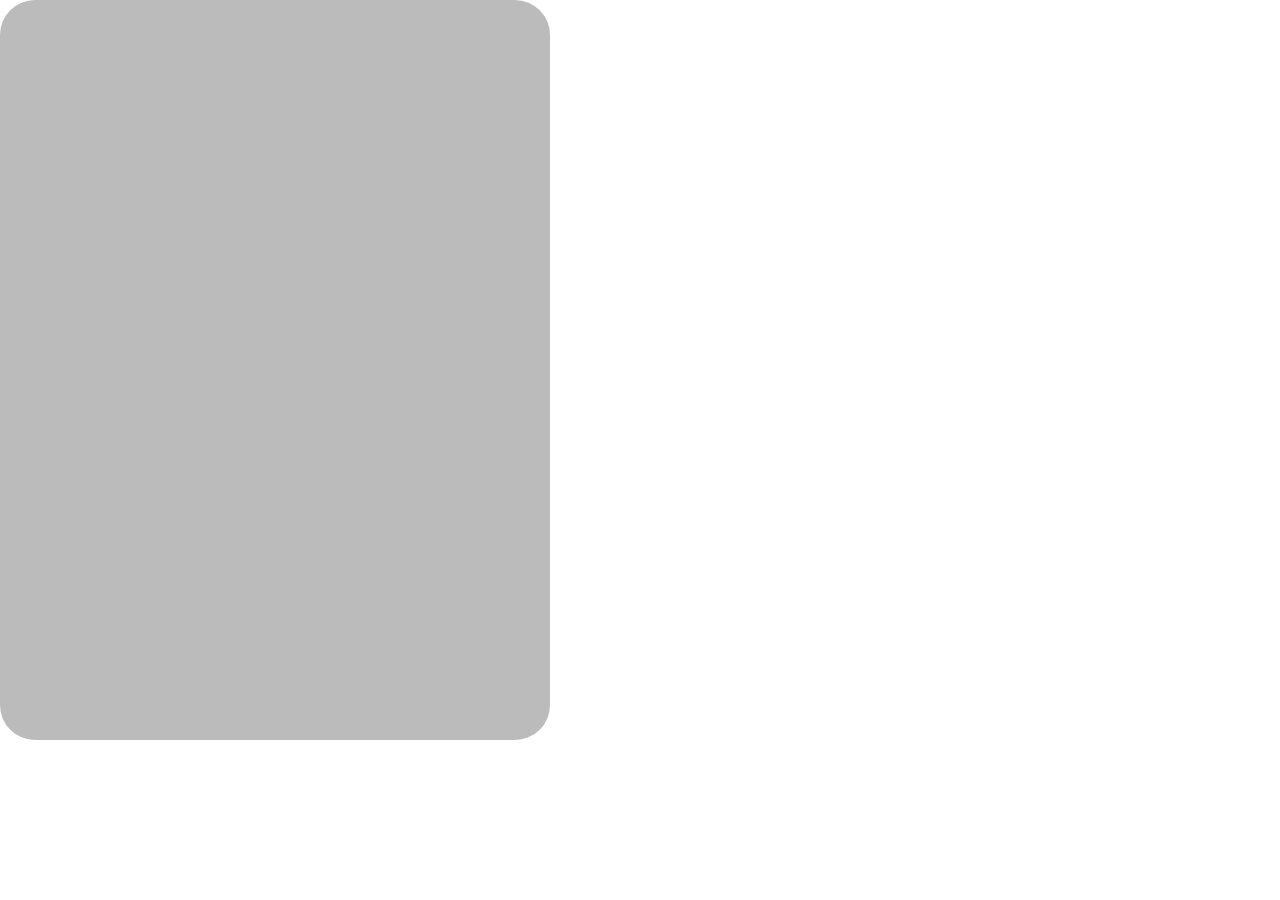
==== card-carrinho.html @ 17d2b3df "Commit 03/09" ====
<!DOCTYPE html>
<html lang="en">

<head>
    <meta charset="UTF-8">
    <meta name="viewport" content="width=device-width, initial-scale=1.0">
    <title>Document</title>
</head>

<style>
    * {
        padding: 0;
        margin: 0;
    }

    .card-carrinho {
        width: 550px;
        height: 740px;
        background-color: rgb(187, 187, 187);
        border-radius: 35px;
    }

    .cards {
        width: 100%;
        height: 150px;
        background-color: rgb(218, 218, 218);
        border-radius: 35px;
    }
</style>

<body>
    <div class="card-carrinho" id="card-carrinho">

    </div>
    <script>
        const carrinho = [
            {
                id: 1,
                capa: '/img/pequenoprincipe.jpg',
                titulo: 'O Pequeno Príncipe',
                autor: 'Antoine de Saint-Exupéry',
                categoria: 'Literatura Infantil'
            }
        ]

        const c = document.getElementById('card-carrinho');
        c.innerHTML = "";
        carrinho.forEach(cLivro => {
            c.innerHTML += `
                <div class="cards">
                    <img src="${livro.capa}" alt="${livro.titulo}_imagem">
                    <p class="titulo">${livro.titulo}</p>
                    <p class="autor">${livro.autor}</p>
                    <p class="categoria">${livro.categoria}</p>
                </div>
                `
        })
            ;
    </script>
</body>

</html>
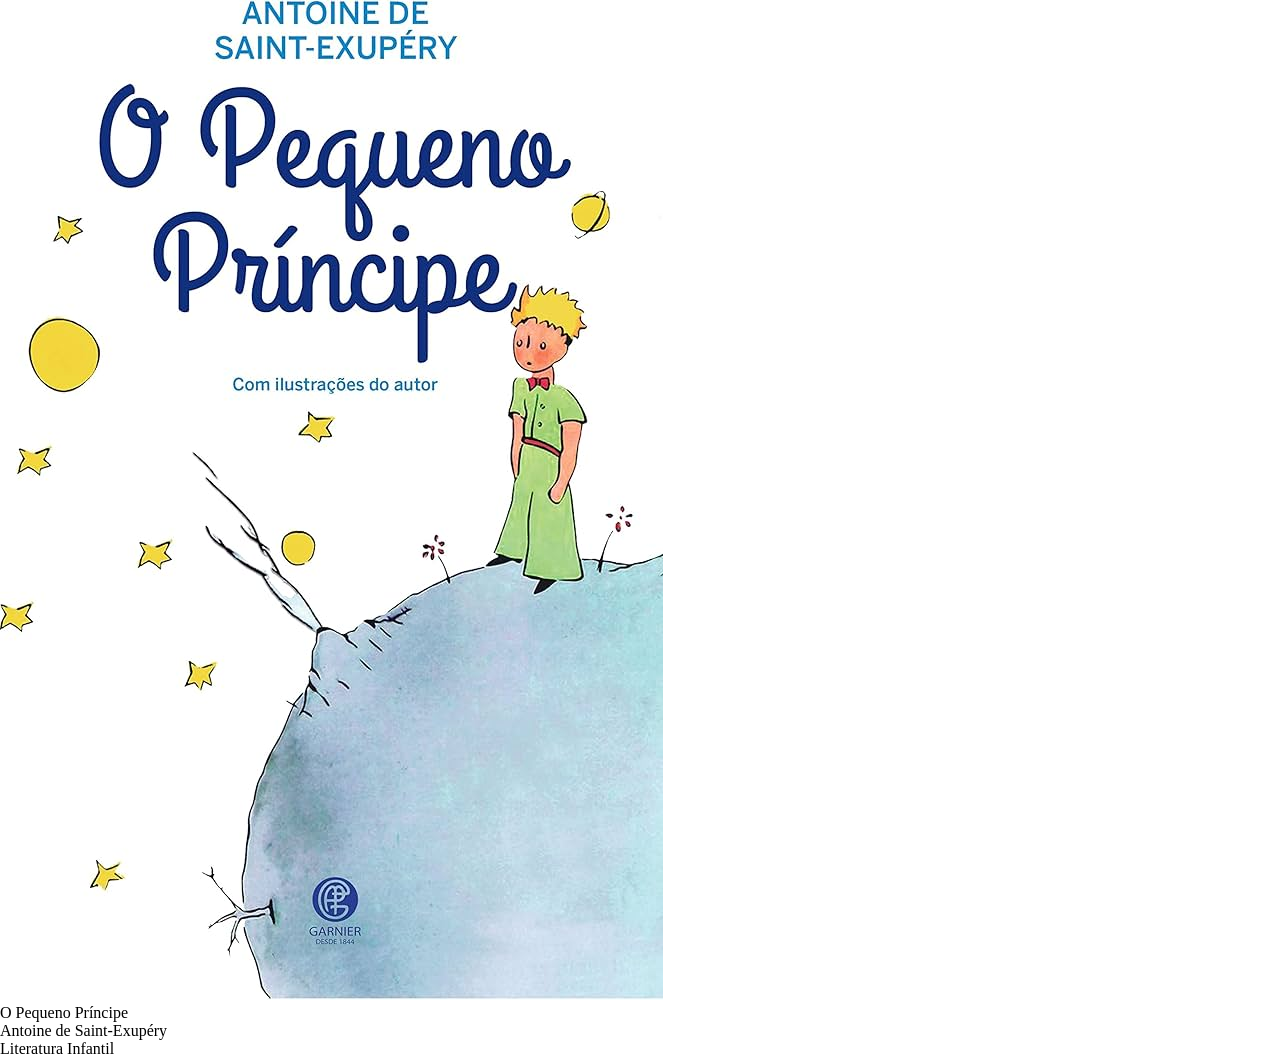
==== commit 16684725: "commit-11-09" ====
--- a/card-carrinho.html
+++ b/card-carrinho.html
@@ -26,6 +26,12 @@
         background-color: rgb(218, 218, 218);
         border-radius: 35px;
     }
+
+    .carrinho-cards img {
+    height: 150px;
+    max-width: 150px;
+    object-fit: contain;
+}
 </style>
 
 <body>
@@ -48,10 +54,10 @@
         carrinho.forEach(cLivro => {
             c.innerHTML += `
                 <div class="cards">
-                    <img src="${livro.capa}" alt="${livro.titulo}_imagem">
-                    <p class="titulo">${livro.titulo}</p>
-                    <p class="autor">${livro.autor}</p>
-                    <p class="categoria">${livro.categoria}</p>
+                    <img src="${cLivro.capa}" alt="${cLivro.titulo}_imagem">
+                    <p class="titulo">${cLivro.titulo}</p>
+                    <p class="autor">${cLivro.autor}</p>
+                    <p class="categoria">${cLivro.categoria}</p>
                 </div>
                 `
         })
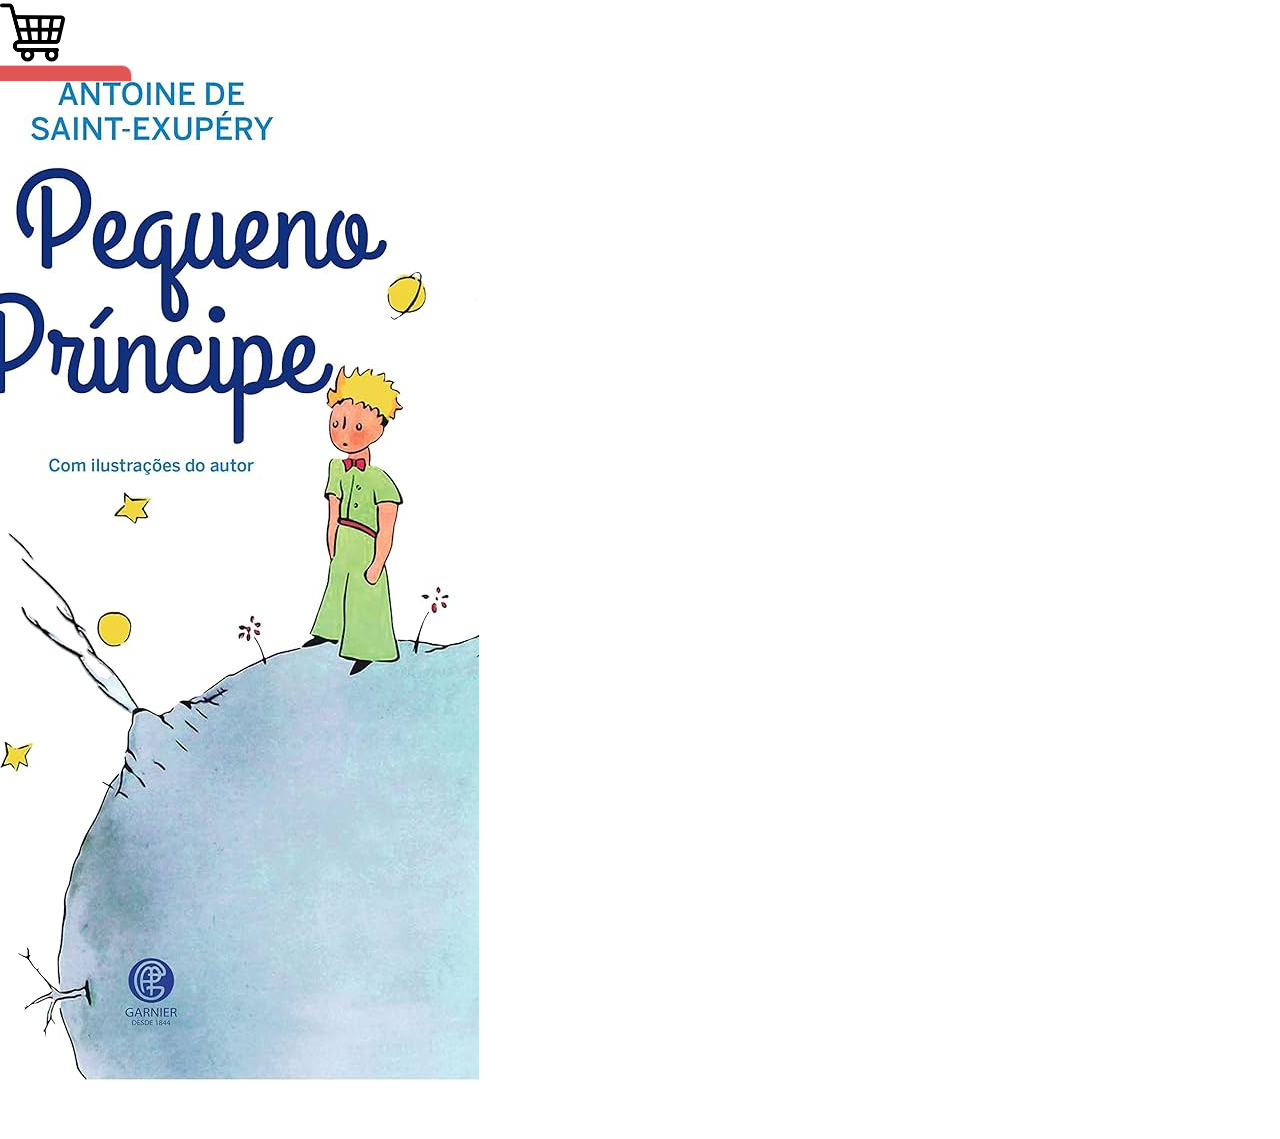
==== commit f8de9410: "pato" ====
--- a/card-carrinho.html
+++ b/card-carrinho.html
@@ -28,31 +28,73 @@
     }
 
     .carrinho-cards img {
-    height: 150px;
-    max-width: 150px;
-    object-fit: contain;
-}
+        height: 150px;
+        max-width: 150px;
+        object-fit: contain;
+    }
+
+    #tela-carrinho {
+        position: absolute;
+        /* Para posicionar em relação ao .dev-icon */
+        top: 100%;
+        /* Abre logo abaixo do .dev-icon */
+        left: -200px;
+        /* Alinha à esquerda do .dev-icon */
+        width: 300px;
+        /* Define a largura da caixinha */
+        background-color: #e05555;
+        /* Fundo branco */
+        border: 1px solid #ccc;
+        /* Borda cinza */
+        border-radius: 10px;
+        /* Bordas arredondadas */
+        box-shadow: 0px 4px 6px rgba(0, 0, 0, 0.1);
+        /* Sombra para destaque */
+        padding: 15px;
+        /* Espaçamento interno */
+        /* display: none; */
+        /* Inicialmente escondida */
+        z-index: 1000;
+        /* Garante que fique acima de outros elementos */
+    }
+
+    #shop-icon {
+        background-image: url('./img/shopping-cart.png');
+        background-size: cover;
+        background-repeat: no-repeat;
+        background-position: center;
+        width: 65px;
+        height: 65px;
+        margin-right: 100px;
+        cursor: pointer;
+        position: relative;
+        display: inline-block;
+    }
 </style>
 
 <body>
-    <div class="card-carrinho" id="card-carrinho">
+    <div id="shop-icon">
+        <div id="tela-carrinho">
+            <div class="card-carrinho" id="card-carrinho">
 
-    </div>
-    <script>
-        const carrinho = [
-            {
-                id: 1,
-                capa: '/img/pequenoprincipe.jpg',
-                titulo: 'O Pequeno Príncipe',
-                autor: 'Antoine de Saint-Exupéry',
-                categoria: 'Literatura Infantil'
-            }
-        ]
+            </div>
+        </div>
 
-        const c = document.getElementById('card-carrinho');
-        c.innerHTML = "";
-        carrinho.forEach(cLivro => {
-            c.innerHTML += `
+        <script>
+            const carrinho = [
+                {
+                    id: 1,
+                    capa: '/img/pequenoprincipe.jpg',
+                    titulo: 'O Pequeno Príncipe',
+                    autor: 'Antoine de Saint-Exupéry',
+                    categoria: 'Literatura Infantil'
+                }
+            ]
+
+            const c = document.getElementById('card-carrinho');
+            c.innerHTML = "";
+            carrinho.forEach(cLivro => {
+                c.innerHTML += `
                 <div class="cards">
                     <img src="${cLivro.capa}" alt="${cLivro.titulo}_imagem">
                     <p class="titulo">${cLivro.titulo}</p>
@@ -60,9 +102,9 @@
                     <p class="categoria">${cLivro.categoria}</p>
                 </div>
                 `
-        })
-            ;
-    </script>
+            })
+                ;
+        </script>
 </body>
 
 </html>
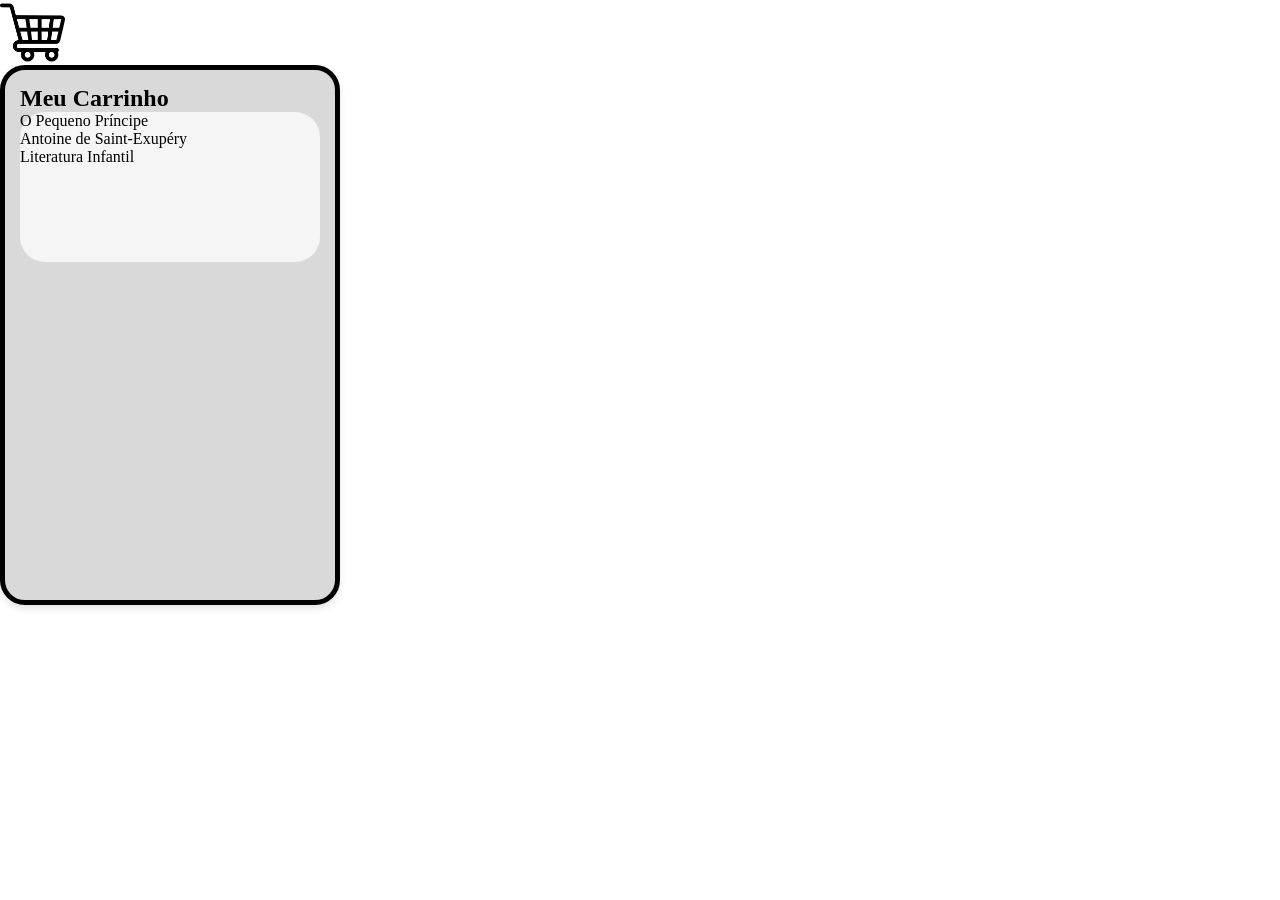
==== commit d44c74bb: "vando socorro" ====
--- a/card-carrinho.html
+++ b/card-carrinho.html
@@ -14,20 +14,12 @@
     }
 
     .card-carrinho {
-        width: 550px;
-        height: 740px;
-        background-color: rgb(187, 187, 187);
-        border-radius: 35px;
+        width: 100%;
+        height: 150px;
     }
 
-    .cards {
-        width: 100%;
-        height: 150px;
-        background-color: rgb(218, 218, 218);
-        border-radius: 35px;
-    }
 
-    .carrinho-cards img {
+    .card-carrinho img {
         height: 150px;
         max-width: 150px;
         object-fit: contain;
@@ -35,27 +27,25 @@
 
     #tela-carrinho {
         position: absolute;
-        /* Para posicionar em relação ao .dev-icon */
         top: 100%;
-        /* Abre logo abaixo do .dev-icon */
-        left: -200px;
-        /* Alinha à esquerda do .dev-icon */
+        height: 500px;
         width: 300px;
-        /* Define a largura da caixinha */
-        background-color: #e05555;
-        /* Fundo branco */
-        border: 1px solid #ccc;
-        /* Borda cinza */
-        border-radius: 10px;
-        /* Bordas arredondadas */
+        background-color: #d9d9d9;
+        border: 5px solid #000000;
+        border-radius: 25px;
         box-shadow: 0px 4px 6px rgba(0, 0, 0, 0.1);
-        /* Sombra para destaque */
         padding: 15px;
-        /* Espaçamento interno */
         /* display: none; */
-        /* Inicialmente escondida */
         z-index: 1000;
-        /* Garante que fique acima de outros elementos */
+        cursor: auto;
+    }
+
+    #carrinho-livros {
+        background-color: whitesmoke;
+        border-radius: 25px;
+        height: 150px;
+
+
     }
 
     #shop-icon {
@@ -75,9 +65,11 @@
 <body>
     <div id="shop-icon">
         <div id="tela-carrinho">
-            <div class="card-carrinho" id="card-carrinho">
+            <h2>Meu Carrinho</h2>
+            <div id="carrinho-livros">
 
             </div>
+
         </div>
 
         <script>
@@ -91,12 +83,11 @@
                 }
             ]
 
-            const c = document.getElementById('card-carrinho');
+            const c = document.getElementById('carrinho-livros');
             c.innerHTML = "";
             carrinho.forEach(cLivro => {
                 c.innerHTML += `
-                <div class="cards">
-                    <img src="${cLivro.capa}" alt="${cLivro.titulo}_imagem">
+                <div class="card-carrinho">
                     <p class="titulo">${cLivro.titulo}</p>
                     <p class="autor">${cLivro.autor}</p>
                     <p class="categoria">${cLivro.categoria}</p>
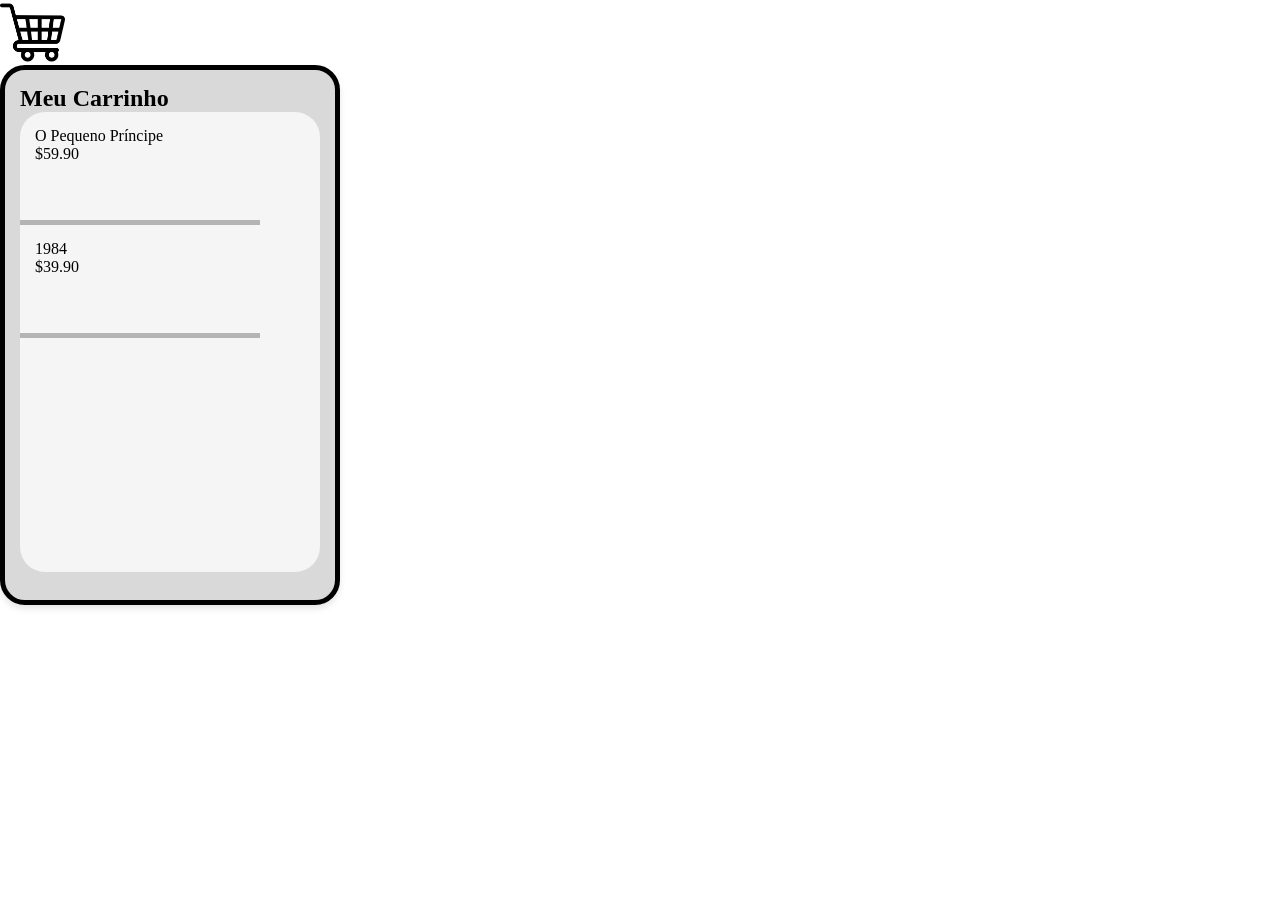
==== commit 594ccc04: "Refactor card-carrinho layout and add pricing" ====
--- a/card-carrinho.html
+++ b/card-carrinho.html
@@ -12,20 +12,10 @@
         padding: 0;
         margin: 0;
     }
-
-    .card-carrinho {
-        width: 100%;
-        height: 150px;
-    }
-
-
-    .card-carrinho img {
-        height: 150px;
-        max-width: 150px;
-        object-fit: contain;
-    }
-
+    
     #tela-carrinho {
+        display: flex;
+        flex-direction: column;
         position: absolute;
         top: 100%;
         height: 500px;
@@ -39,14 +29,34 @@
         z-index: 1000;
         cursor: auto;
     }
-
+    
     #carrinho-livros {
+        display: flex;
+        flex-direction: column;
         background-color: whitesmoke;
         border-radius: 25px;
-        height: 150px;
+        height: 460px;
 
 
     }
+
+    .card-carrinho {
+        width: 100%;
+        height: 78px;
+        padding: 15px;
+    }
+
+    .card-barra {
+        width: 80%;
+        height: 5px;
+        
+        background-color: #b4b4b4;
+    }
+
+
+    
+
+    
 
     #shop-icon {
         background-image: url('./img/shopping-cart.png');
@@ -79,7 +89,16 @@
                     capa: '/img/pequenoprincipe.jpg',
                     titulo: 'O Pequeno Príncipe',
                     autor: 'Antoine de Saint-Exupéry',
-                    categoria: 'Literatura Infantil'
+                    categoria: 'Literatura Infantil',
+                    preco: '$59.90'
+                },
+                {
+                    id: 2,
+                    capa: '',
+                    titulo: '1984',
+                    autor: 'George Orwell',
+                    categoria: 'Ficção Distópica',
+                    preco: '$39.90'
                 }
             ]
 
@@ -89,13 +108,13 @@
                 c.innerHTML += `
                 <div class="card-carrinho">
                     <p class="titulo">${cLivro.titulo}</p>
-                    <p class="autor">${cLivro.autor}</p>
-                    <p class="categoria">${cLivro.categoria}</p>
+                    <p class="preco">${cLivro.preco}</p>
                 </div>
+                <div class="card-barra"></div>
                 `
             })
                 ;
         </script>
 </body>
 
-</html>+</html>
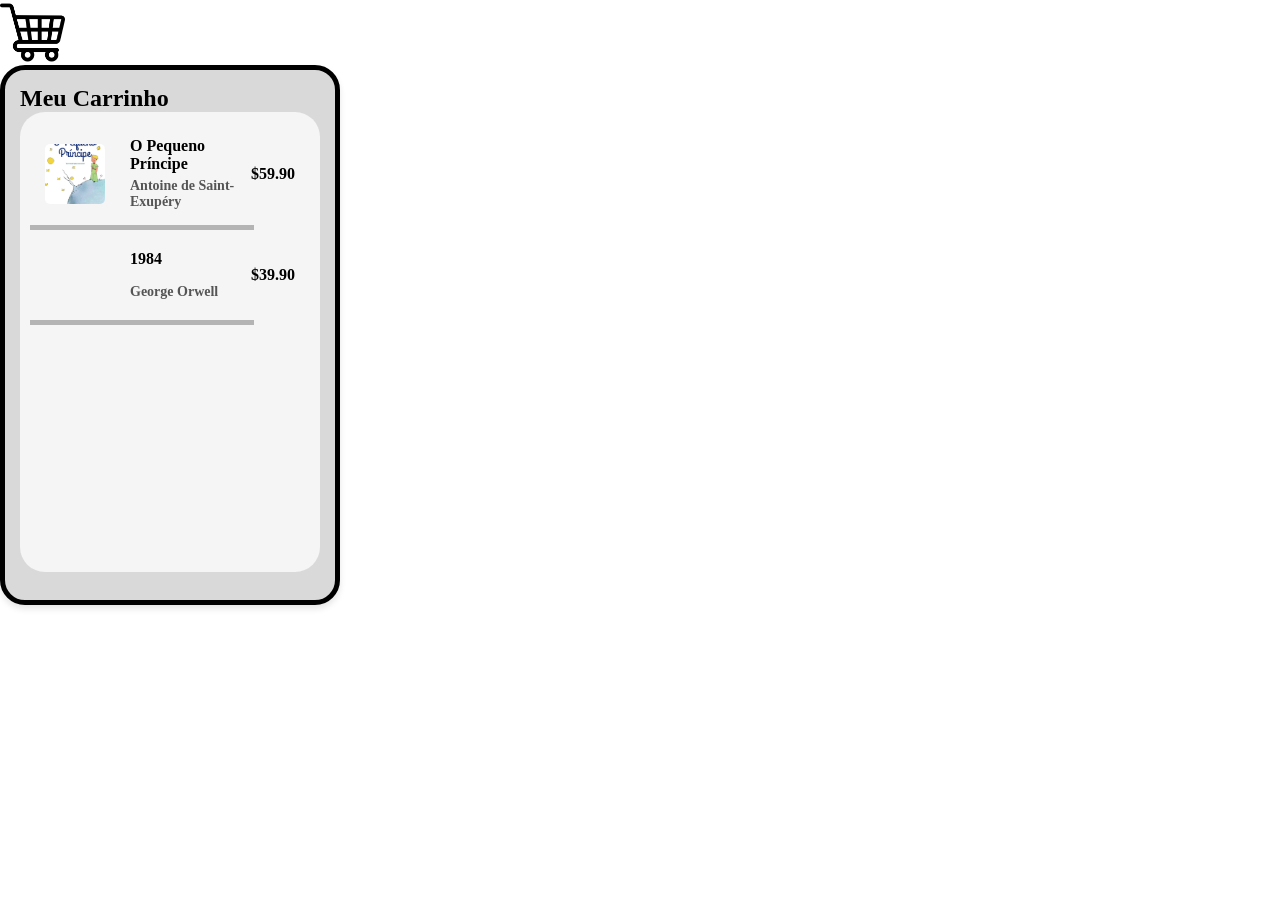
==== commit c7ca878c: "Add files via upload" ====
--- a/card-carrinho.html
+++ b/card-carrinho.html
@@ -12,7 +12,7 @@
         padding: 0;
         margin: 0;
     }
-    
+
     #tela-carrinho {
         display: flex;
         flex-direction: column;
@@ -29,34 +29,74 @@
         z-index: 1000;
         cursor: auto;
     }
-    
+
     #carrinho-livros {
         display: flex;
         flex-direction: column;
         background-color: whitesmoke;
         border-radius: 25px;
         height: 460px;
-
-
+        overflow-y: auto;
+        overflow-x: hidden;
+        padding: 10px;
+        box-sizing: border-box;
     }
 
     .card-carrinho {
+        display: grid;
+        grid-template-areas:
+            "imagem titulo preco"
+            "imagem autor preco";
+        grid-template-columns: 80px 1fr auto;
+        grid-template-rows: auto auto;
+        gap: 5px;
         width: 100%;
-        height: 78px;
+        height: auto;
         padding: 15px;
+        font-weight: bolder;
+        align-items: center;
+        box-sizing: border-box;
+    }
+
+    .card-carrinho .imagem {
+        grid-area: imagem;
+        width: 60px;
+        height: 60px;
+        background-size: cover;
+        background-position: center;
+        border-radius: 5px;
+    }
+
+    .card-carrinho .titulo {
+        grid-area: titulo;
+        font-size: 16px;
+        font-weight: bold;
+    }
+
+    .card-carrinho .autor {
+        grid-area: autor;
+        font-size: 14px;
+        color: #555;
+    }
+
+    .card-carrinho .preco {
+        grid-area: preco;
+        font-size: 16px;
+        text-align: right;
+        font-weight: bold;
     }
 
     .card-barra {
         width: 80%;
         height: 5px;
-        
+
         background-color: #b4b4b4;
     }
 
 
-    
 
-    
+
+
 
     #shop-icon {
         background-image: url('./img/shopping-cart.png');
@@ -107,14 +147,15 @@
             carrinho.forEach(cLivro => {
                 c.innerHTML += `
                 <div class="card-carrinho">
+                    <div class="imagem" style="background-image: url('${cLivro.capa || './img/default.jpg'}');"></div>
                     <p class="titulo">${cLivro.titulo}</p>
+                    <p class="autor">${cLivro.autor}</p>
                     <p class="preco">${cLivro.preco}</p>
                 </div>
                 <div class="card-barra"></div>
-                `
-            })
-                ;
+                `;
+            });
         </script>
 </body>
 
-</html>
+</html>
